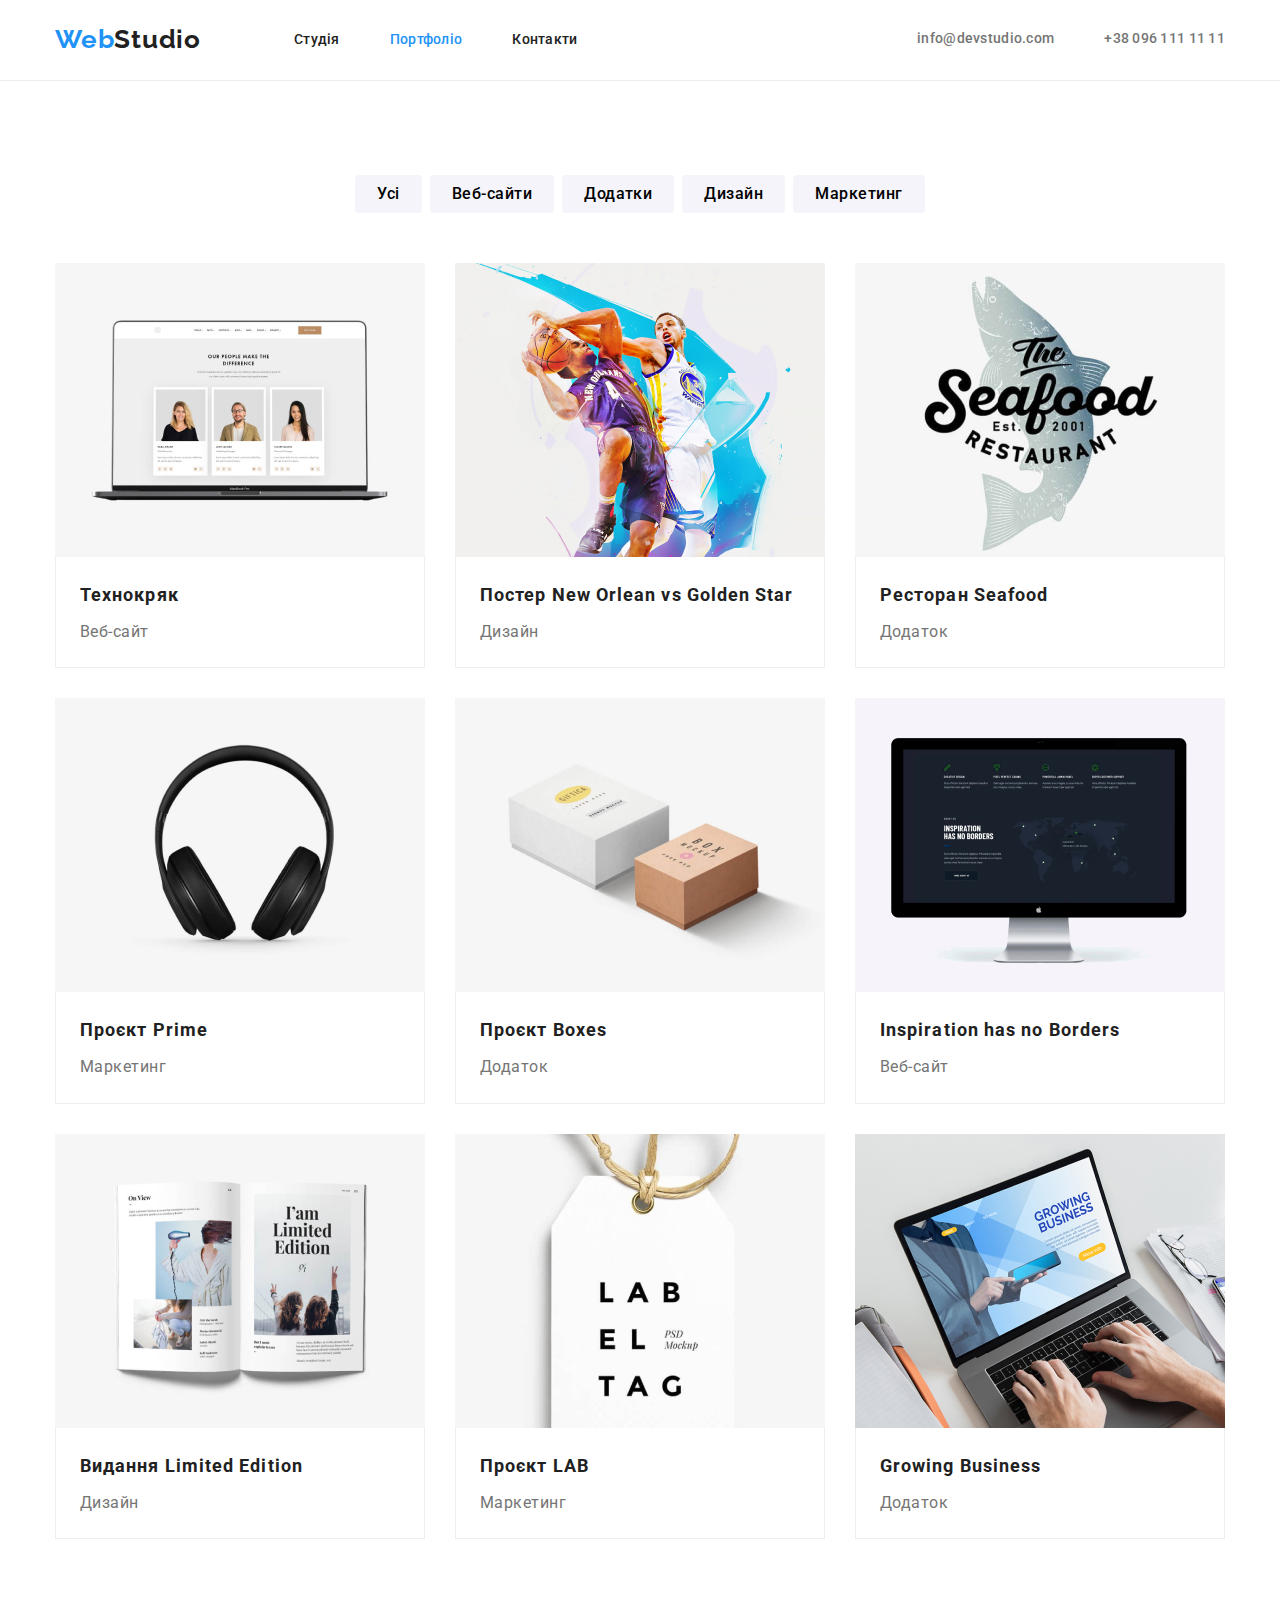
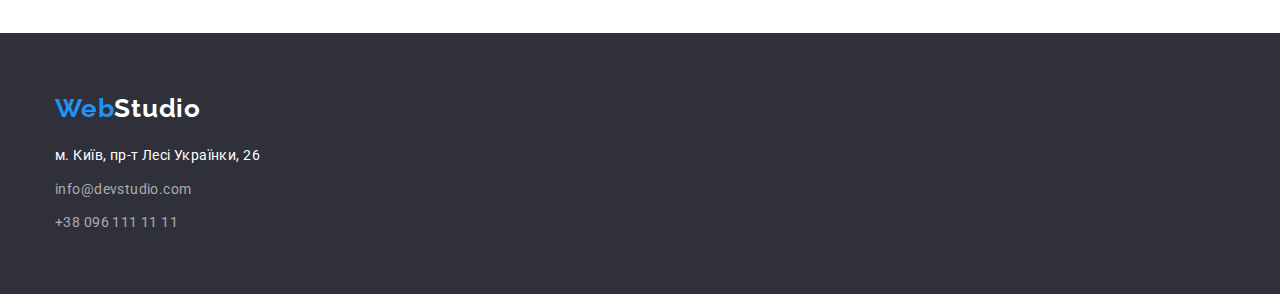
==== portfolio.html @ 829d461a "Initial commit" ====
<!DOCTYPE html>
<html lang="en">
  <head>
    <meta charset="UTF-8" />
    <meta http-equiv="X-UA-Compatible" content="IE=edge" />
    <meta name="viewport" content="width=device-width, initial-scale=1.0" />
    <title>Portfolio</title>
    <link
      href="https://fonts.googleapis.com/css2?family=Raleway:wght@700&family=Roboto:wght@400;500;700;900&display=swap"
      rel="stylesheet"
    />
    <link
      rel="stylesheet"
      href="https://cdn.jsdelivr.net/npm/modern-normalize@1.1.0/modern-normalize.min.css"
    />
    <link rel="stylesheet" href="./css/styles.css" />
  </head>
  <body>
    <header class="header">
      <div class="header-container container">
        <nav class="nav-header">
          <a href="logo" class="logo"
            >Web<span class="logo-dark">Studio</span></a
          >
          <ul class="nav-list list">
            <li class="header-item">
              <a href="index.html" class="nav-link link">Студія</a>
            </li>
            <li class="header-item">
              <a href="./portfolio.html" class="nav-link current link"
                >Портфоліо</a
              >
            </li>
            <li class="header-item">
              <a href="#" class="nav-link link">Контакти</a>
            </li>
          </ul>
        </nav>
        <ul class="address-list list">
          <li class="address-item">
            <a href="mailto:info@devstudio.com" class="address-link link"
              >info@devstudio.com</a
            >
          </li>
          <li class="address-item">
            <a href="tel:+380961111111" class="address-link link"
              >+38 096 111 11 11</a
            >
          </li>
        </ul>
      </div>
    </header>
    <main>
      <section class="portfolio-button section">
        <div class="filter-container container">
          <h1 hidden>Фільтр сторінки Портфоліо</h1>
          <ul class="filters-list list">
            <li class="filters-item"><button type="button" class="filters-button">Усі</button></li>
            <li class="filters-item">
              <button type="button" class="filters-button">Веб-сайти</button>
            </li>
            <li class="filters-item">
              <button type="button" class="filters-button">Додатки</button>
            </li>
            <li class="filters-item">
              <button type="button" class="filters-button">Дизайн</button>
            </li>
            <li class="filters-item">
              <button type="button" class="filters-button">Маркетинг</button>
            </li>
          </ul>
          <h2 hidden>Проєкти</h2>
          <ul class="project-list list">
            <li class="project-item">
              <img
                src="./images/technocrat.jpg"
                alt="зображений ноутбук з трьома картками працівників"
                width="370"
              />
              <div class="project-wrapper">
              <h3 class="project-title">Технокряк</h3>
              <p class="project-text">Веб-сайт</p>
            </div>
            </li>
            <li class="project-item">
              <img
                src="./images/poster.jpg"
                alt="зображений постер з гравцями баскетболу"
                width="370"
              />
              <div class="project-wrapper">
              <h3 lang="en" class="project-title">
                Постер New Orlean vs Golden Star
              </h3>
              <p class="project-text">Дизайн</p>
            </div>
            </li>
            <li class="project-item">
              <img
                src="./images/seafood.jpg"
                alt="логотип ресторану з морепродуктами"
                width="370"
              />
              <div class="project-wrapper">
              <h3 class="project-title">Ресторан Seafood</h3>
              <p class="project-text">Додаток</p>
            </div>
            </li>
            <li class="project-item">
              <img
                src="./images/prime.jpg"
                alt="зображені навушники чорного кольору"
                width="370"
              />
              <div class="project-wrapper">
              <h3 class="project-title">Проєкт Prime</h3>
              <p class="project-text">Маркетинг</p>
            </div>
            </li>
            <li class="project-item">
              <img
                src="./images/boxes-project.jpg"
                alt="зображено дві коробки бежевого та білого кольорів"
                width="370"
              />
              <div class="project-wrapper">
              <h3 class="project-title">Проєкт Boxes</h3>
              <p class="project-text">Додаток</p>
            </div>
            </li>
            <li class="project-item">
              <img
                src="./images/inspiration-borders.jpg"
                alt="зображений монітор компютера"
                width="370"
              />
              <div class="project-wrapper">
              <h3 lang="en" class="project-title">
                Inspiration has no Borders
              </h3>
              <p class="project-text">Веб-сайт</p>
            </div>
            </li>
            <li class="project-item">
              <img
                src="./images/limited-edition.jpg"
                alt="зображений журнал з фотографіями дівчат"
                width="370"
              />
              <div class="project-wrapper">
              <h3 class="project-title">Видання Limited Edition</h3>
              <p class="project-text">Дизайн</p>
            </div>
            </li>
            <li class="project-item">
              <img
                src="./images/lab.jpg"
                alt="зображено етикетку з написом LAB"
                width="370"
              />
              <div class="project-wrapper">
              <h3 class="project-title">Проєкт LAB</h3>
              <p class="project-text">Маркетинг</p>
            </div>
            </li>
            <li class="project-item">
              <img
                src="./images/growing-business.jpg"
                alt="зображено руки чоловіка який друкує на ноутбуці"
                width="370"
              />
              <div class="project-wrapper">
              <h3 lang="en" class="project-title">Growing Business</h3>
              <p class="project-text">Додаток</p>
            </div>
            </li>
          </ul>
        </div>
      </section>
    </main>
    <footer class="footer">
      <div class="container">
        <a href="logo" class="logo link"
          >Web<span class="logo-light">Studio</span></a
        >
        <address class="address">
          <ul class="address-list-footer list">
            <li class="address-list-item"><p class="address-text">м. Київ, пр-т Лесі Українки, 26</p></li>
            <li class="address-list-item">
              <a href="mailto:info@devstudio.com" class="contacts-link link"
                >info@devstudio.com</a
              >
            </li>
            <li class="address-list-item">
              <a href="tel:+380961111111" class="contacts-link link"
                >+38 096 111 11 11</a
              >
            </li>
          </ul>
        </address>
      </div>
    </footer>
  </body>
</html>
---- css/styles.css ----
:root {
    --color-background: #fff;
    --color-primary: #2193f6;
    --color-section: #f5f4fa;
    --color-text: #212121;
    --color-button: #2196F3;
}
body {
    font-family: 'Roboto',sans-serif;
    color:var(--color-text);
}
/* reset start*/
h1,h2,h3,h4,h5,h6,p {
    margin: 0;
}
.link {
    text-decoration: none;
}
.list {
    list-style: none;
    margin: 0;
    padding: 0;
}
/* reset and*/
.section {
    padding: 94px 0;
}
.container {
    width: 1200px;
    padding: 0 15px;
    margin: 0 auto;
}
.logo {
    color:var(--color-primary);
    font-family: 'Raleway', sans-serif;
    font-weight: 700;
    font-size: 26px;
    line-height: 1.20;
    letter-spacing: 0.03em;
    text-decoration: none;
}
.logo-light {
    color: var(--color-background);
}
.logo-dark {
    color: var(--color-text);
}
.header-container {
    display: flex;
}
.header {
    border-bottom: 1px solid #ececec;
}
.nav-header {
    display: flex;
    align-items: center;
}
.nav-list {
    display: flex;
    margin-left: 93px;
}
.nav-link {
    display: block;
    color:var(--color-text);
    font-weight: 500;
    font-size: 14px;
    line-height: 1.14;
    letter-spacing: 0.02em; 
    padding: 32px 0;
}
.header-item:not(:last-child) {
    margin-right: 50px;
    align-items: center;
}
.nav-link.current {
    color: var(--color-primary);
}
.nav-link:hover,
.nav-link:focus {
    color:var(--color-primary);
}
.address-list {
    display: flex;
    margin-left: auto;
}
.address-item:not(:last-child) {
    margin-right: 50px;
    align-items: center;
}
.address-link {
    display: block;
    color: #757575;
    font-weight: 500;
    font-size: 14px;
    line-height: 0.9;
    letter-spacing: 0.02em;
    padding: 32px 0;
}
.address-link:hover,
.address-link:focus {
    color:var(--color-primary); 
}
.baner-header {
    background-color: #2f303a;
    color: var(--color-background);
    padding: 200px 0;
}
.baner-text {
    color:var(--color-background);
    font-weight: 900;
    font-size: 44px;
    line-height: 1.36;
    text-align: center;
    letter-spacing: 0.06em;
    text-transform: uppercase;
    width: 696px;
    margin: 0 auto;
    margin-bottom: 30px;
}   
.baner-button {
    display: block;
    margin: 0 auto;
    width: 216px;
    min-height: 50px;
    color: #fff;
    background-color: var(--color-button);
    font-family: inherit;
    border-radius: 4px;
    border: none;
    font-weight: 700;
    font-size: 16px;
    line-height: 1.88;
    letter-spacing: 0.06em;
    cursor: pointer;
}
.fetures-container {
    display: flex;
}
.features-list {
    display: flex;
}
.features-item {
    width: 270px;
    margin-right: 30px;
}
.features-item:last-child {
    margin-right: 0;
}
.features-title {
    font-weight: 700;
    font-size: 14px;
    line-height: 1.15;
    letter-spacing: 0.03em;
    text-transform: uppercase;
    margin-bottom: 10px;
}
.features-text {
    font-weight: 400;
    font-size: 14px;
    color: #757575;
    line-height: 1.71;
    letter-spacing: 0.03em;
}
.examples {
    padding-top: 0;
}
.examples-container {
    display: flexbox;
}
.examples-title {
    text-align: center;
    font-size: 36px;
    line-height: 1.17;
    letter-spacing: 0.03em;
    margin-bottom: 50px;
}
.examples-item {
    width: 370px;
    margin-right: 30px;
    margin-left: 0;
}
.examples-item:last-child {
    margin-right: 0;
}
.examples-list {
    display: flex;
}
.container-team {
    display: flex;
}
.team {
    background-color:var(--color-section);
}
.team-title {
    display: flex;
    justify-content: center;
    font-size: 36px;
    line-height: 1.17;
    letter-spacing: 0.03em;
    margin-bottom: 50px;
}
.team-list {
    display: flex;
    flex-wrap: wrap;
    margin-right: -30px;
    margin-bottom: -30px;
}
.team-item {
    margin-right: 30px;
    margin-bottom: 30px;
    background-color: var(--color-background);
    border-bottom: 1px solid #ececec;
    box-shadow: 0px 1px 3px rgba(0, 0, 0, 0.12), 0px 1px 1px rgba(0, 0, 0, 0.014), 0px 2px 1px rgba(0, 0, 0, 0.2);
    border-radius: 0px 0px 4px 4px;
}
img {
    display: block;
}
.team-members {
    margin-bottom: 10px;
    font-weight: 500;
    font-size: 16px;
    line-height: 1.19;
    text-align: center;
    letter-spacing: 0.03em;
}
.team-text { 
    font-size: 16px;
    line-height: 1.19;
    color: #757575;
    text-align: center;
    letter-spacing: 0.03em;
}
.team-wrapper {
    padding: 30px 0;
}
.footer {
    background-color: #2f303a;
    padding: 60px 0;
    
}
.address {
    font-style: normal;
    margin-top: 20px;

}
.address-list-item:not(:last-child) {
    margin-bottom: 9px;
}
.address-text {
    font-size: 14px;
    line-height: 1.71;
    letter-spacing: 0.03em;
    color: #fff;
}
.contacts-link {
    font-size: 14px;
    line-height: 1.72;
    letter-spacing: 0.03em;
    color:rgba(255, 255, 255, 0.6);
}
.contacts-link:hover, 
.contacts-link:focus {
    color:var(--color-primary);
}
.filters-list {
    display: flex; 
    justify-content: center;
    margin-bottom: 50px;
    gap: 8px;
} 
.filters-button {
    padding: 6px 22px;
    font-weight: 500;
    font-size: 16px; 
    line-height: 1.63;
    text-align: center;
    letter-spacing: 0.03em; 
    background: #f5f4fa;
    border-radius: 4px;
    border: none;
    cursor: pointer;
}
.filters-item {
}
.filters-item:last-child {
    margin-right: 0;
}
.filters-button:hover,
.filters-button:focus {
    color: #FFFFFF;
    background-color: #2196F3;
    box-shadow: 0px 3px 1px rgba(0, 0, 0, 0.1), 0px 1px 2px rgba(0, 0, 0, 0.08), 0px 2px 2px rgba(0, 0, 0, 0.12);
    border-radius: 4px;
}
.project-list {
    display: flex;
    flex-wrap: wrap;
    margin-right: -30px;
    margin-bottom: -30px;
}
.project-wrapper {
    border: 1px solid #eeeeee;
    border-top: none;
    padding: 20px 24px;
}
img {
    display: block;
}
.project-item {
    margin-right: 30px;
    margin-bottom: 30px;
    width: 370px;
}
.project-item:ntn-child(3n) {
    margin-right: 0;
}
.project-item:ntn-last-child(-n+3) {
    margin-bottom: 0;
}
.project-title {
    color:var(--color-text);
    font-size: 18px;
    line-height: 2.0;
    letter-spacing: 0.06em;
    margin-bottom: 4px;

}
.project-text {
    color: #757575;
    font-weight: 400;
    font-size: 16px ;
    line-height: 1.9;
    letter-spacing: 0.03em;
}
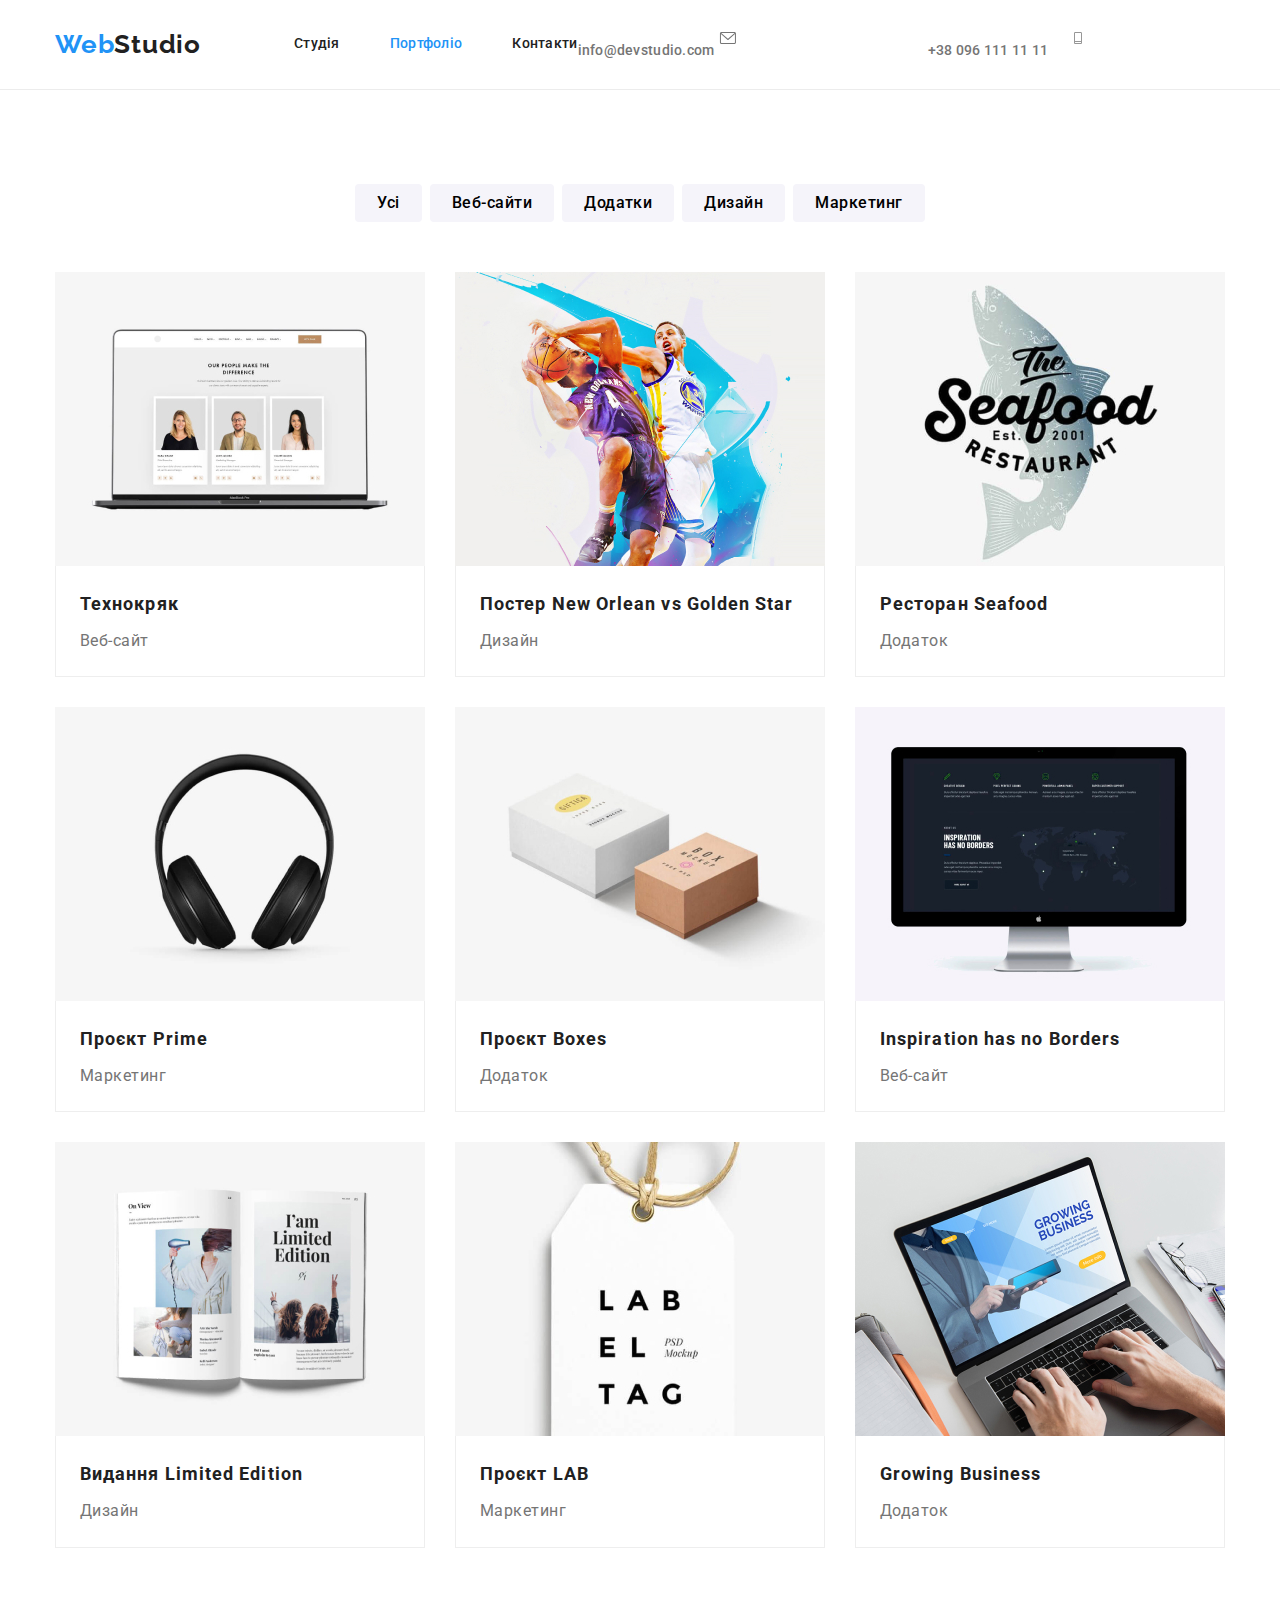
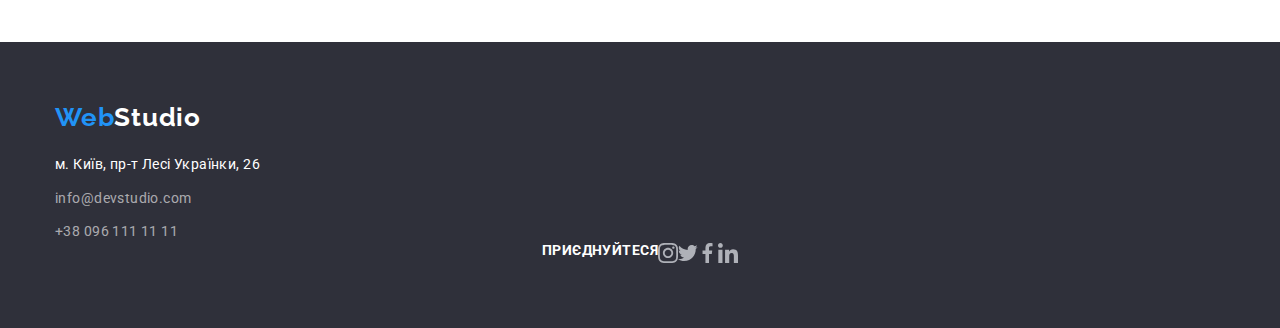
==== commit 87c5ace4: "added svg" ====
--- a/portfolio.html
+++ b/portfolio.html
@@ -39,12 +39,12 @@
         <ul class="address-list list">
           <li class="address-item">
             <a href="mailto:info@devstudio.com" class="address-link link"
-              >info@devstudio.com</a
+              ><svg class="address-icon" widht="16" height="12"><use href="./images/symbol-defs.svg#icon-mail"></use></svg>info@devstudio.com</a
             >
           </li>
           <li class="address-item">
             <a href="tel:+380961111111" class="address-link link"
-              >+38 096 111 11 11</a
+              ><svg class="address-icon" widht="16" height="12"><use href="./images/symbol-defs.svg#icon-phone"></use></svg>+38 096 111 11 11</a
             >
           </li>
         </ul>
@@ -197,6 +197,15 @@
               >
             </li>
           </ul>
+          <div class="footer-link">
+            <h4 class="footer-text">Приєднуйтеся</h4>
+            <ul class="footer-icon-list list">
+              <li><svg class="footer-icon" width="20" height="20"><use href="./images/symbol-defs.svg#icon-instagram"></use></svg>
+              <li><svg class="footer-icon" width="20" height="20"><use href="./images/symbol-defs.svg#icon-twetter"></use></svg></li>
+              <li><svg class="footer-icon" width="20" height="20"><use href="./images/symbol-defs.svg#icon-facebook"></use></svg></li>
+              <li><svg class="footer-icon" width="20" height="20"><use href="./images/symbol-defs.svg#icon-linkedin"></use></svg></li></li>
+            </ul>
+          </div>
         </address>
       </div>
     </footer>
--- a/css/styles.css
+++ b/css/styles.css
@@ -100,11 +100,82 @@
 .address-link:focus {
     color:var(--color-primary); 
 }
+.address-icon {
+    display: flex;
+    fill: #757575;
+}
+.features-icon {
+    display: flex;
+    width: 270px;
+    height: 120px;
+    padding-top: 25px;
+    padding-bottom: 25px;
+    margin-bottom: 30px;
+    margin-right: 30px;
+    background-color: var(--color-section); 
+    border-radius: 4px;
+}
+.team-icon {
+    display: inline;
+    margin-top: 30px;
+    margin-left: 32px;
+    background-color: #FFFFFF;
+    fill: #afb1b8;
+}
+.team-icon:hover {
+    fill:var(--color-button);
+}
+
+.customers {
+    padding-top: 0;
+}
+.customers-title {
+    padding-top: 0;
+    text-align: center;
+    margin-top: 94px;
+    font-family: 'Roboto';
+    font-weight: 700;
+    font-size: 36px;
+    letter-spacing: 0.03em;
+    line-height: 1.17;
+}
+.customers-icon {
+    display: ;
+    margin-top: 30px;
+    margin-right: 30px;
+    margin-bottom: 94px;
+    border: 1px solid #afb1b8;
+    border-radius: 4px;
+}
+.customers-list {
+    display: flex;
+    justify-content: center;
+}
+.footer-link {
+    display: flex;
+    justify-content: center;
+    margin: 0;
+}
+.footer-text {
+    color: #FFFFFF;
+    text-align: center;
+    font-family: 'Roboto';
+    font-weight: 700;
+    font-size: 14px;
+    letter-spacing: 0.03em;
+    line-height: 1.12;
+    text-transform: uppercase;
+}
+.footer-icon-list {
+display: flex;
+
+}
 .baner-header {
     background-color: #2f303a;
     color: var(--color-background);
     padding: 200px 0;
 }
+
 .baner-text {
     color:var(--color-background);
     font-weight: 900;
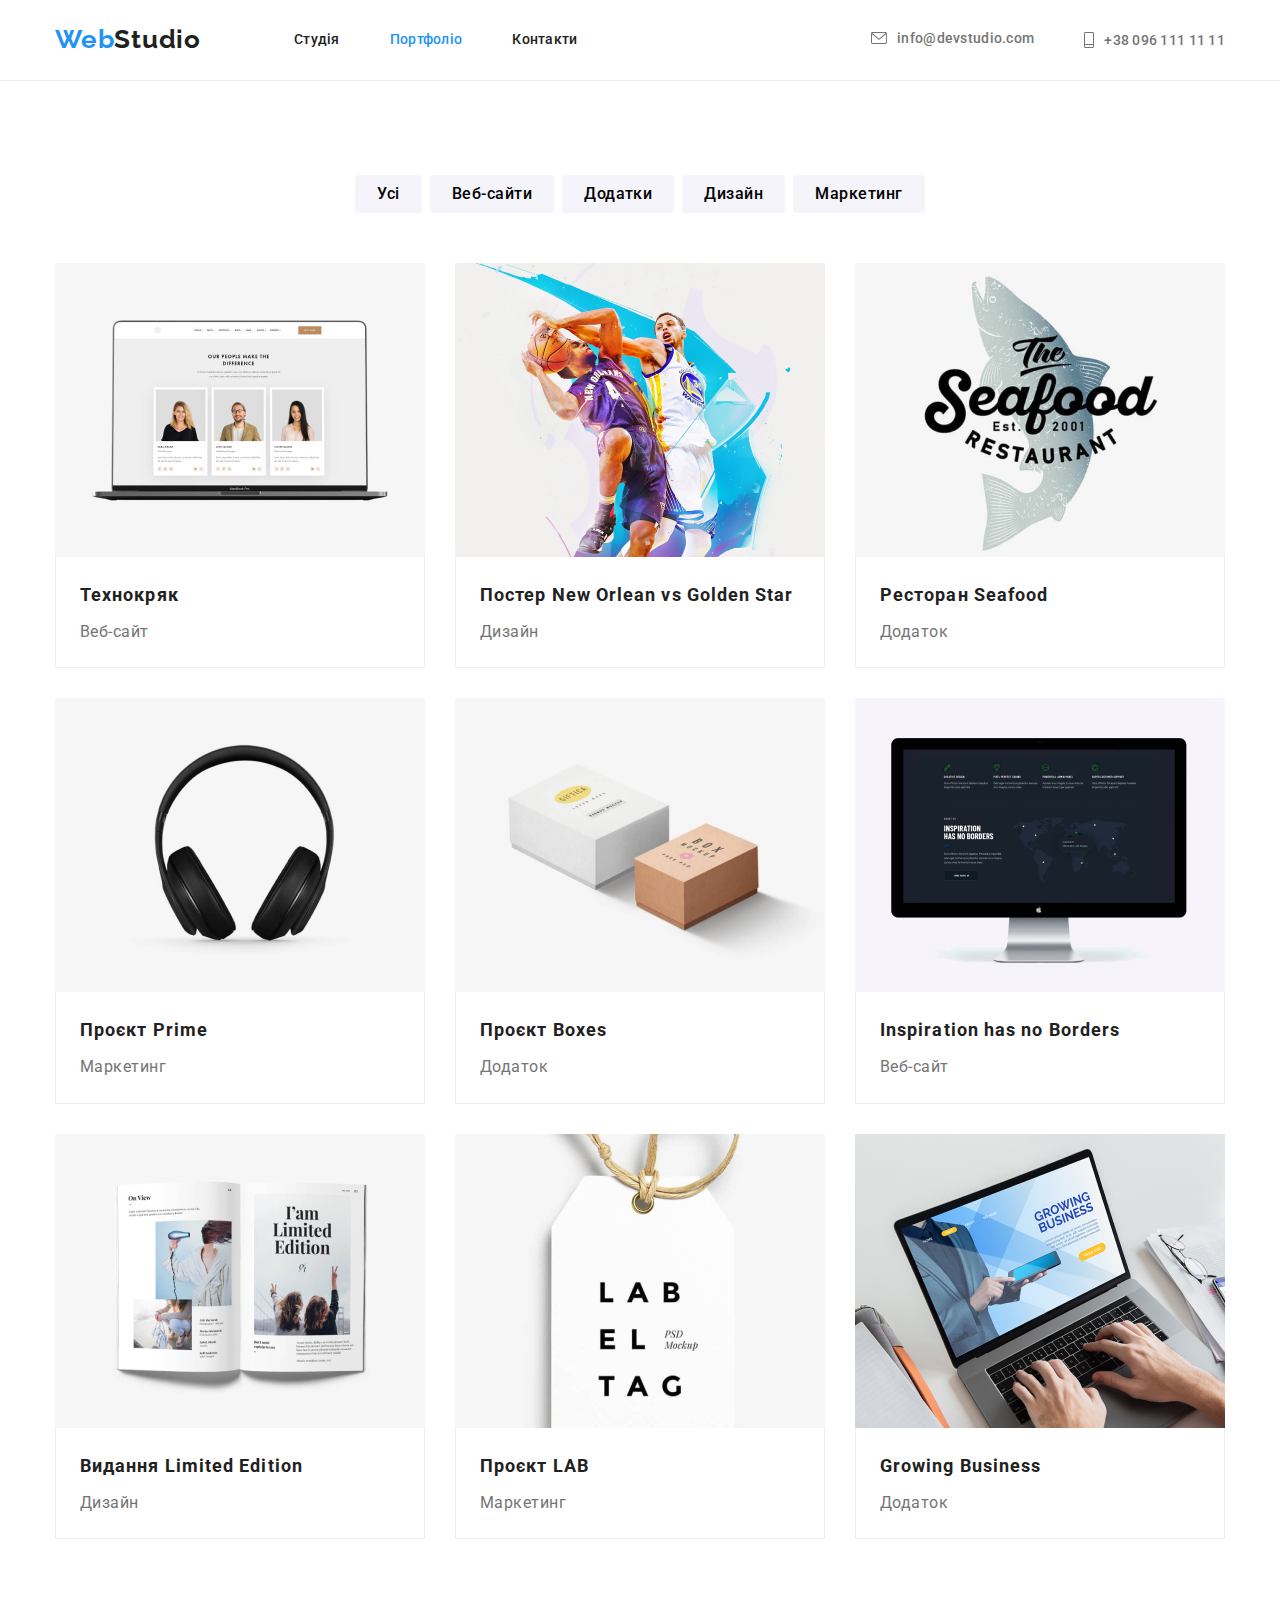
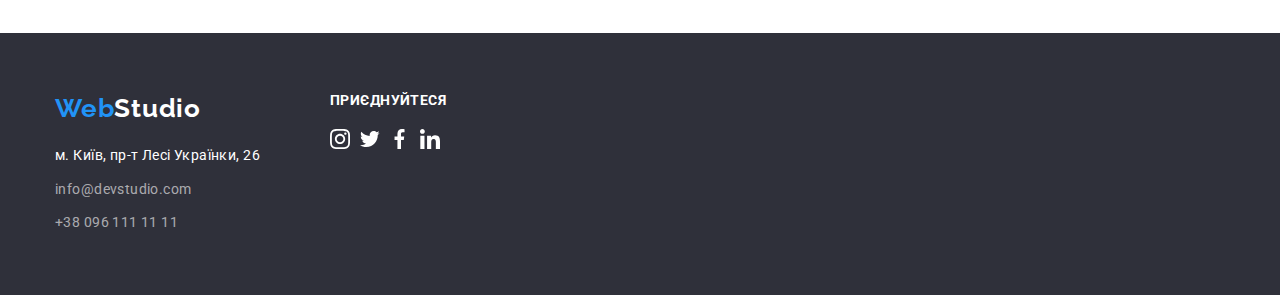
==== commit ee59496a: "added background and correct size for svg" ====
--- a/portfolio.html
+++ b/portfolio.html
@@ -39,12 +39,12 @@
         <ul class="address-list list">
           <li class="address-item">
             <a href="mailto:info@devstudio.com" class="address-link link"
-              ><svg class="address-icon" widht="16" height="12"><use href="./images/symbol-defs.svg#icon-mail"></use></svg>info@devstudio.com</a
+              ><svg class="address-icon" width="16" height="12"><use href="./images/icons.svg#icon-mail"></use></svg>info@devstudio.com</a
             >
           </li>
           <li class="address-item">
             <a href="tel:+380961111111" class="address-link link"
-              ><svg class="address-icon" widht="16" height="12"><use href="./images/symbol-defs.svg#icon-phone"></use></svg>+38 096 111 11 11</a
+              ><svg class="address-icon" width="10" height="16"><use href="./images/icons.svg#icon-phone"></use></svg>+38 096 111 11 11</a
             >
           </li>
         </ul>
@@ -71,6 +71,7 @@
           </ul>
           <h2 hidden>Проєкти</h2>
           <ul class="project-list list">
+            <div class="project-card">
             <li class="project-item">
               <img
                 src="./images/technocrat.jpg"
@@ -82,6 +83,8 @@
               <p class="project-text">Веб-сайт</p>
             </div>
             </li>
+          </div>
+          <div class="project-card">
             <li class="project-item">
               <img
                 src="./images/poster.jpg"
@@ -95,6 +98,8 @@
               <p class="project-text">Дизайн</p>
             </div>
             </li>
+          </div>
+          <div class="project-card">
             <li class="project-item">
               <img
                 src="./images/seafood.jpg"
@@ -106,6 +111,8 @@
               <p class="project-text">Додаток</p>
             </div>
             </li>
+          </div>
+            <div class="project-card">
             <li class="project-item">
               <img
                 src="./images/prime.jpg"
@@ -117,6 +124,8 @@
               <p class="project-text">Маркетинг</p>
             </div>
             </li>
+          </div>
+            <div class="project-card">
             <li class="project-item">
               <img
                 src="./images/boxes-project.jpg"
@@ -128,6 +137,8 @@
               <p class="project-text">Додаток</p>
             </div>
             </li>
+          </div>
+            <div class="project-card">
             <li class="project-item">
               <img
                 src="./images/inspiration-borders.jpg"
@@ -141,6 +152,8 @@
               <p class="project-text">Веб-сайт</p>
             </div>
             </li>
+          </div>
+            <div class="project-card">
             <li class="project-item">
               <img
                 src="./images/limited-edition.jpg"
@@ -152,6 +165,8 @@
               <p class="project-text">Дизайн</p>
             </div>
             </li>
+          </div>
+            <div class="project-card">
             <li class="project-item">
               <img
                 src="./images/lab.jpg"
@@ -163,6 +178,8 @@
               <p class="project-text">Маркетинг</p>
             </div>
             </li>
+          </div>
+            <div class="project-card">
             <li class="project-item">
               <img
                 src="./images/growing-business.jpg"
@@ -174,40 +191,35 @@
               <p class="project-text">Додаток</p>
             </div>
             </li>
+          </div>
           </ul>
         </div>
       </section>
     </main>
     <footer class="footer">
-      <div class="container">
-        <a href="logo" class="logo link"
-          >Web<span class="logo-light">Studio</span></a
-        >
-        <address class="address">
-          <ul class="address-list-footer list">
-            <li class="address-list-item"><p class="address-text">м. Київ, пр-т Лесі Українки, 26</p></li>
-            <li class="address-list-item">
-              <a href="mailto:info@devstudio.com" class="contacts-link link"
-                >info@devstudio.com</a
-              >
-            </li>
-            <li class="address-list-item">
-              <a href="tel:+380961111111" class="contacts-link link"
-                >+38 096 111 11 11</a
-              >
-            </li>
-          </ul>
-          <div class="footer-link">
-            <h4 class="footer-text">Приєднуйтеся</h4>
-            <ul class="footer-icon-list list">
-              <li><svg class="footer-icon" width="20" height="20"><use href="./images/symbol-defs.svg#icon-instagram"></use></svg>
-              <li><svg class="footer-icon" width="20" height="20"><use href="./images/symbol-defs.svg#icon-twetter"></use></svg></li>
-              <li><svg class="footer-icon" width="20" height="20"><use href="./images/symbol-defs.svg#icon-facebook"></use></svg></li>
-              <li><svg class="footer-icon" width="20" height="20"><use href="./images/symbol-defs.svg#icon-linkedin"></use></svg></li></li>
-            </ul>
-          </div>
-        </address>
+      <div class="container  footer-container">
+      <div class="address-wrapper">
+      <a href="logo" class="logo link">Web<span class="logo-light">Studio</span></a>
+      <address class="address">
+        <ul class="address-list-footer list">
+          <li class="address-list-item"><p class="address-text">м. Київ, пр-т Лесі Українки, 26</p></li>
+          <li class="address-list-item">
+            <a href="mailto:info@devstudio.com" class="contacts-link link">info@devstudio.com</a>
+          </li>
+          <li class="address-list-item"><a href="tel:+380961111111" class="contacts-link link">+38 096 111 11 11</a></li>
+        </ul>
+      </address>
       </div>
+        <div class="footer-link">
+        <h2 class="footer-title">Приєднуйтеся</h2>
+        <ul class="footer-icon-list list">
+          <li><a href="#instagram"><svg class="footer-icon" width="20" height="20"><use href="./images/icons.svg#icon-instagram"></use></svg></a></li>
+          <li><a href="#twetter"><svg class="footer-icon" width="20" height="20"><use href="./images/icons.svg#icon-twetter"></use></svg></a></li>
+          <li><a href="#facebook"><svg class="footer-icon" width="20" height="20"><use href="./images/icons.svg#icon-facebook"></use></svg></a></li>
+          <li><a href="#linkedin"><svg class="footer-icon" width="20" height="20"><use href="./images/icons.svg#icon-linkedin"></use></svg></a></li>
+        </ul>
+      </div>
+    </div>
     </footer>
   </body>
 </html>
--- a/css/styles.css
+++ b/css/styles.css
@@ -88,8 +88,9 @@
     align-items: center;
 }
 .address-link {
-    display: block;
+    display: flex;
     color: #757575;
+    align-items: center;
     font-weight: 500;
     font-size: 14px;
     line-height: 0.9;
@@ -101,79 +102,111 @@
     color:var(--color-primary); 
 }
 .address-icon {
-    display: flex;
-    fill: #757575;
-}
-.features-icon {
+    fill: currentColor;
+    margin-right: 10px;
+}
+.features-wrapper {
     display: flex;
     width: 270px;
     height: 120px;
-    padding-top: 25px;
-    padding-bottom: 25px;
     margin-bottom: 30px;
     margin-right: 30px;
     background-color: var(--color-section); 
     border-radius: 4px;
+    align-items: center;
+    justify-content: center;
 }
 .team-icon {
-    display: inline;
-    margin-top: 30px;
+    display: flex;
+    margin-top: 16px;
     margin-left: 32px;
-    background-color: #FFFFFF;
     fill: #afb1b8;
+    width: 20px;
+    height: 20px;
+    
 }
 .team-icon:hover {
-    fill:var(--color-button);
+        fill: #fff; 
+        background-color: #2196F3;
+        border-radius: ;
+        border-style: hidden;
+}
+.team-wrapper {
+    display: flex;
+    width: 44px;
+    height: 44px;
+    margin-bottom: 30px;
+    align-items: center;
+    
 }
 
 .customers {
-    padding-top: 0;
+    
 }
 .customers-title {
-    padding-top: 0;
-    text-align: center;
-    margin-top: 94px;
+    text-align: center;
+    font-size: 36px;
+    letter-spacing: 0.03em;
+    line-height: 1.17;
+    margin-bottom: 50px;
+}
+.customers-icon {
+    width: 170px;
+    height: 92px;
+    fill: #afb1b8;
+    border: 1px solid #afb1b8;
+    border-radius: 4px;
+    display: flex;
+    align-items: center;
+    justify-content: center;
+}
+.customers-icon:hover {
+    fill: var(--color-button);
+}
+.customers-list {
+    display: flex;
+    gap: 30px;
+}
+.footer-link {
+margin-left: 70px;
+}
+.footer-text {
+    color: #FFFFFF;
+    text-align: center;
     font-family: 'Roboto';
     font-weight: 700;
-    font-size: 36px;
-    letter-spacing: 0.03em;
-    line-height: 1.17;
-}
-.customers-icon {
-    display: ;
-    margin-top: 30px;
-    margin-right: 30px;
-    margin-bottom: 94px;
-    border: 1px solid #afb1b8;
-    border-radius: 4px;
-}
-.customers-list {
-    display: flex;
-    justify-content: center;
-}
-.footer-link {
-    display: flex;
-    justify-content: center;
-    margin: 0;
-}
-.footer-text {
-    color: #FFFFFF;
-    text-align: center;
-    font-family: 'Roboto';
-    font-weight: 700;
     font-size: 14px;
     letter-spacing: 0.03em;
     line-height: 1.12;
     text-transform: uppercase;
 }
 .footer-icon-list {
-display: flex;
-
+    display: flex;
+    gap: 10px;
+}
+.footer-icon {
+    fill: #FFFFFF;
+}
+.footer-icon:hover {
+    fill: var(--color-button);
+}
+.footer-container {
+    display: flex;
+}
+.footer-title {
+    color: #FFFFFF;
+    font-size: 14px;
+    letter-spacing: 0.03em;
+    line-height: 1.12;
+    text-transform: uppercase;
+    margin-bottom: 20px;
 }
 .baner-header {
     background-color: #2f303a;
     color: var(--color-background);
     padding: 200px 0;
+    background-image: url(../images/background.jpg);
+    background-size: 1600px;
 }
 
 .baner-text {
@@ -288,6 +321,7 @@
     display: block;
 }
 .team-members {
+    margin-top: 30px;
     margin-bottom: 10px;
     font-weight: 500;
     font-size: 16px;
@@ -403,4 +437,12 @@
     font-size: 16px ;
     line-height: 1.9;
     letter-spacing: 0.03em;
-}+}
+
+.project-card:hover,
+.project-card:focus {
+box-shadow: 0px 4px 6px rgba(0, 0, 0, 0.16),
+0px 4px 4px rgba(0, 0, 0, 0.06),
+0px 1px 1px rgba(0, 0, 0, 0.12);
+background: var(--color-background);
+}
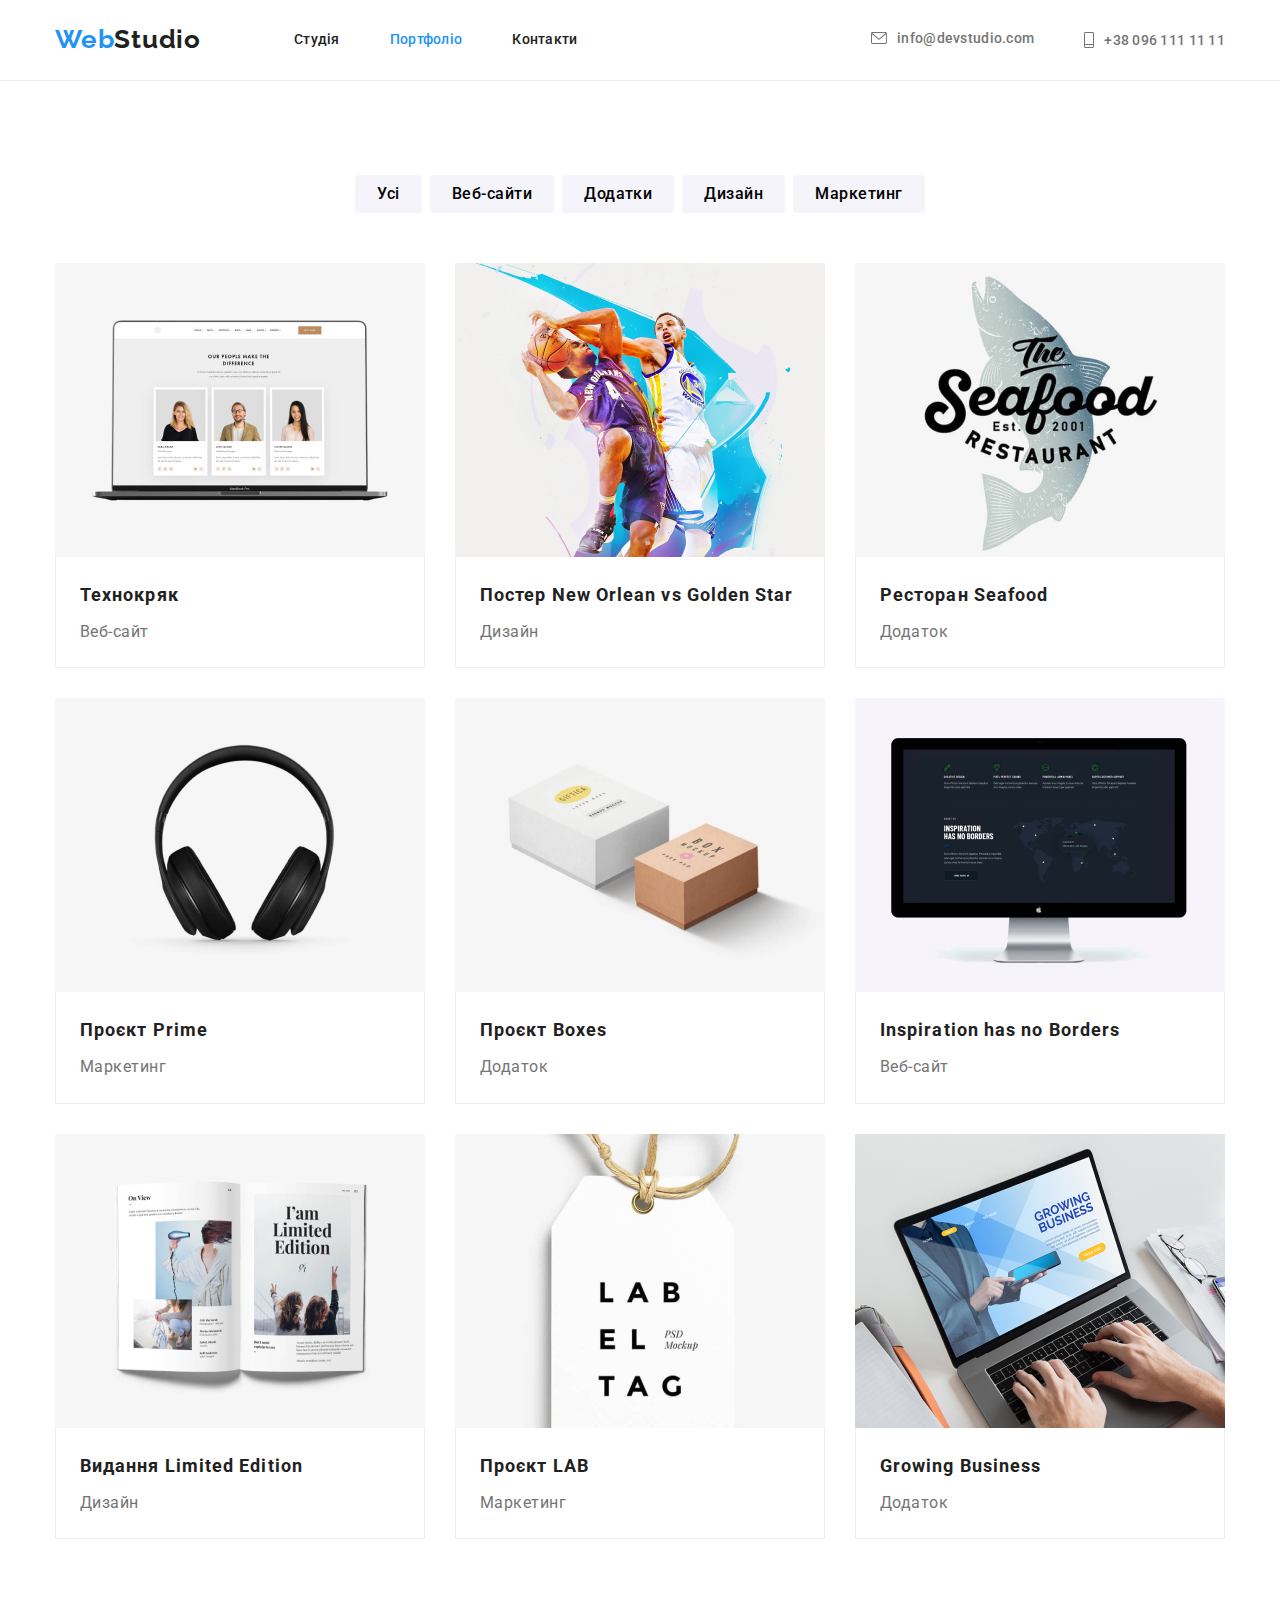
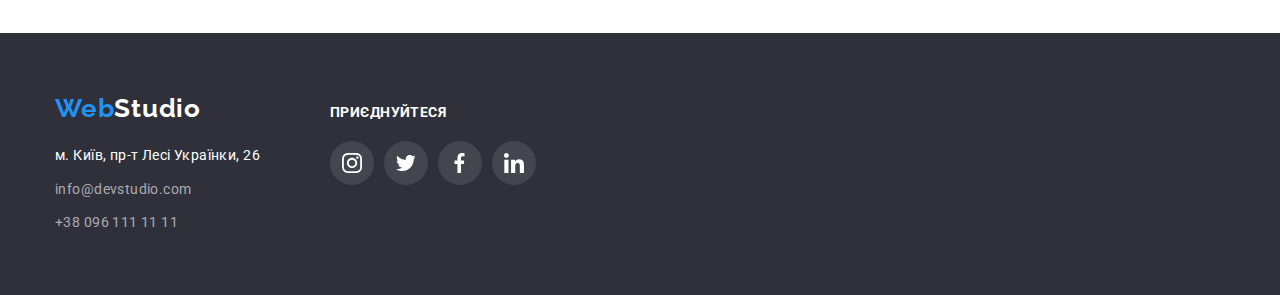
==== commit 26eb8c1e: "corrected the errors" ====
--- a/portfolio.html
+++ b/portfolio.html
@@ -71,7 +71,6 @@
           </ul>
           <h2 hidden>Проєкти</h2>
           <ul class="project-list list">
-            <div class="project-card">
             <li class="project-item">
               <img
                 src="./images/technocrat.jpg"
@@ -83,8 +82,7 @@
               <p class="project-text">Веб-сайт</p>
             </div>
             </li>
-          </div>
-          <div class="project-card">
+          
             <li class="project-item">
               <img
                 src="./images/poster.jpg"
@@ -98,8 +96,6 @@
               <p class="project-text">Дизайн</p>
             </div>
             </li>
-          </div>
-          <div class="project-card">
             <li class="project-item">
               <img
                 src="./images/seafood.jpg"
@@ -111,8 +107,6 @@
               <p class="project-text">Додаток</p>
             </div>
             </li>
-          </div>
-            <div class="project-card">
             <li class="project-item">
               <img
                 src="./images/prime.jpg"
@@ -124,8 +118,6 @@
               <p class="project-text">Маркетинг</p>
             </div>
             </li>
-          </div>
-            <div class="project-card">
             <li class="project-item">
               <img
                 src="./images/boxes-project.jpg"
@@ -137,8 +129,6 @@
               <p class="project-text">Додаток</p>
             </div>
             </li>
-          </div>
-            <div class="project-card">
             <li class="project-item">
               <img
                 src="./images/inspiration-borders.jpg"
@@ -152,8 +142,6 @@
               <p class="project-text">Веб-сайт</p>
             </div>
             </li>
-          </div>
-            <div class="project-card">
             <li class="project-item">
               <img
                 src="./images/limited-edition.jpg"
@@ -165,8 +153,6 @@
               <p class="project-text">Дизайн</p>
             </div>
             </li>
-          </div>
-            <div class="project-card">
             <li class="project-item">
               <img
                 src="./images/lab.jpg"
@@ -178,8 +164,6 @@
               <p class="project-text">Маркетинг</p>
             </div>
             </li>
-          </div>
-            <div class="project-card">
             <li class="project-item">
               <img
                 src="./images/growing-business.jpg"
@@ -191,7 +175,6 @@
               <p class="project-text">Додаток</p>
             </div>
             </li>
-          </div>
           </ul>
         </div>
       </section>
@@ -213,10 +196,10 @@
         <div class="footer-link">
         <h2 class="footer-title">Приєднуйтеся</h2>
         <ul class="footer-icon-list list">
-          <li><a href="#instagram"><svg class="footer-icon" width="20" height="20"><use href="./images/icons.svg#icon-instagram"></use></svg></a></li>
-          <li><a href="#twetter"><svg class="footer-icon" width="20" height="20"><use href="./images/icons.svg#icon-twetter"></use></svg></a></li>
-          <li><a href="#facebook"><svg class="footer-icon" width="20" height="20"><use href="./images/icons.svg#icon-facebook"></use></svg></a></li>
-          <li><a href="#linkedin"><svg class="footer-icon" width="20" height="20"><use href="./images/icons.svg#icon-linkedin"></use></svg></a></li>
+          <li><a href="#instagram" class="footer-socials"><svg class="footer-icon" width="20" height="20"><use href="./images/icons.svg#icon-instagram"></use></svg></a></li>
+          <li><a href="#twetter" class="footer-socials"><svg class="footer-icon" width="20" height="20"><use href="./images/icons.svg#icon-twetter"></use></svg></a></li>
+          <li><a href="#facebook" class="footer-socials"><svg class="footer-icon" width="20" height="20"><use href="./images/icons.svg#icon-facebook"></use></svg></a></li>
+          <li><a href="#linkedin" class="footer-socials"><svg class="footer-icon" width="20" height="20"><use href="./images/icons.svg#icon-linkedin"></use></svg></a></li>
         </ul>
       </div>
     </div>
--- a/css/styles.css
+++ b/css/styles.css
@@ -116,97 +116,16 @@
     align-items: center;
     justify-content: center;
 }
-.team-icon {
-    display: flex;
-    margin-top: 16px;
-    margin-left: 32px;
-    fill: #afb1b8;
-    width: 20px;
-    height: 20px;
-    
-}
-.team-icon:hover {
-        fill: #fff; 
-        background-color: #2196F3;
-        border-radius: ;
-        border-style: hidden;
-}
-.team-wrapper {
-    display: flex;
-    width: 44px;
-    height: 44px;
-    margin-bottom: 30px;
-    align-items: center;
-    
-}
-
-.customers {
-    
-}
-.customers-title {
-    text-align: center;
-    font-size: 36px;
-    letter-spacing: 0.03em;
-    line-height: 1.17;
-    margin-bottom: 50px;
-}
-.customers-icon {
-    width: 170px;
-    height: 92px;
-    fill: #afb1b8;
-    border: 1px solid #afb1b8;
-    border-radius: 4px;
-    display: flex;
-    align-items: center;
-    justify-content: center;
-}
-.customers-icon:hover {
-    fill: var(--color-button);
-}
-.customers-list {
-    display: flex;
-    gap: 30px;
-}
-.footer-link {
-margin-left: 70px;
-}
-.footer-text {
-    color: #FFFFFF;
-    text-align: center;
-    font-family: 'Roboto';
-    font-weight: 700;
-    font-size: 14px;
-    letter-spacing: 0.03em;
-    line-height: 1.12;
-    text-transform: uppercase;
-}
-.footer-icon-list {
-    display: flex;
-    gap: 10px;
-}
-.footer-icon {
-    fill: #FFFFFF;
-}
-.footer-icon:hover {
-    fill: var(--color-button);
-}
-.footer-container {
-    display: flex;
-}
-.footer-title {
-    color: #FFFFFF;
-    font-size: 14px;
-    letter-spacing: 0.03em;
-    line-height: 1.12;
-    text-transform: uppercase;
-    margin-bottom: 20px;
-}
 .baner-header {
+    margin: 0 auto;
     background-color: #2f303a;
     color: var(--color-background);
     padding: 200px 0;
     background-image: url(../images/background.jpg);
     background-size: 1600px;
+    max-width: 1600px;
+    background-repeat: no-repeat;
+    background-position: center;
 }
 
 .baner-text {
@@ -321,7 +240,6 @@
     display: block;
 }
 .team-members {
-    margin-top: 30px;
     margin-bottom: 10px;
     font-weight: 500;
     font-size: 16px;
@@ -330,14 +248,74 @@
     letter-spacing: 0.03em;
 }
 .team-text { 
+    margin-bottom: 16px;
     font-size: 16px;
     line-height: 1.19;
     color: #757575;
     text-align: center;
     letter-spacing: 0.03em;
 }
+.socials-link {
+    fill: #afb1b8;
+}
+.socials-link:hover,
+.socials-link:focus {
+        fill: #fff; 
+}
+.socials-link:hover {
+    background-color: var(--color-primary);
+}
+.socials {
+    display: flex;
+    align-items: center;
+    justify-content: center;
+    gap: 10px;
+}
 .team-wrapper {
     padding: 30px 0;
+}
+.socials-link {
+    display: flex;
+    align-items: center;
+    justify-content: center;
+    width: 44px;
+    height: 44px;
+    border-radius: 50%;
+}
+.customers {
+    
+}
+.customers-title {
+    text-align: center;
+    font-size: 36px;
+    letter-spacing: 0.03em;
+    line-height: 1.17;
+    margin-bottom: 50px;
+}
+.customers-link {
+    width: 170px;
+    height: 92px;
+    border: 1px solid #afb1b8;
+    border-radius: 4px;
+    display: flex;
+    align-items: center;
+    justify-content: center;
+}
+.customers-link {
+    fill: #afb1b8;
+    
+}
+.customers-link:hover,
+.customers-link:focus {
+    fill: var(--color-button);
+}
+.customers-link:hover,
+.customers-link:focus {
+   border-color: var(--color-button);
+}
+.customers-list {
+    display: flex;
+    gap: 30px;
 }
 .footer {
     background-color: #2f303a;
@@ -368,6 +346,51 @@
 .contacts-link:focus {
     color:var(--color-primary);
 }
+.footer-link {
+    margin-left: 70px;
+    }
+    .footer-text {
+        color: #FFFFFF;
+        text-align: center;
+        font-family: 'Roboto';
+        font-weight: 700;
+        font-size: 14px;
+        letter-spacing: 0.03em;
+        line-height: 1.12;
+        text-transform: uppercase;
+    }
+    .footer-icon-list {
+        display: flex;
+        gap: 10px;
+    }
+    .footer-icon {
+        fill: #FFFFFF;
+    }
+    .footer-socials:hover,
+    .footer-socials:focus {
+        background-color: var(--color-button);
+    }
+    .footer-container {
+        display: flex;
+        align-items: baseline;
+    }
+    .footer-title {
+        color: #FFFFFF;
+        font-size: 14px;
+        letter-spacing: 0.03em;
+        line-height: 1.12;
+        text-transform: uppercase;
+        margin-bottom: 20px;
+    }
+    .footer-socials {
+        width: 44px;
+        height: 44px;
+        display: flex;
+        align-items: center;
+        justify-content: center;
+        background-color: rgba(255, 255, 255, 0.1);
+        border-radius: 50%;
+    }
 .filters-list {
     display: flex; 
     justify-content: center;
@@ -439,10 +462,8 @@
     letter-spacing: 0.03em;
 }
 
-.project-card:hover,
-.project-card:focus {
-box-shadow: 0px 4px 6px rgba(0, 0, 0, 0.16),
+.project-item:hover {
+box-shadow: 0px 1px 1px rgba(0, 0, 0, 0.12),
 0px 4px 4px rgba(0, 0, 0, 0.06),
-0px 1px 1px rgba(0, 0, 0, 0.12);
-background: var(--color-background);
-}
+1px 4px 6px rgba(0, 0, 0, 0.16);
+}
